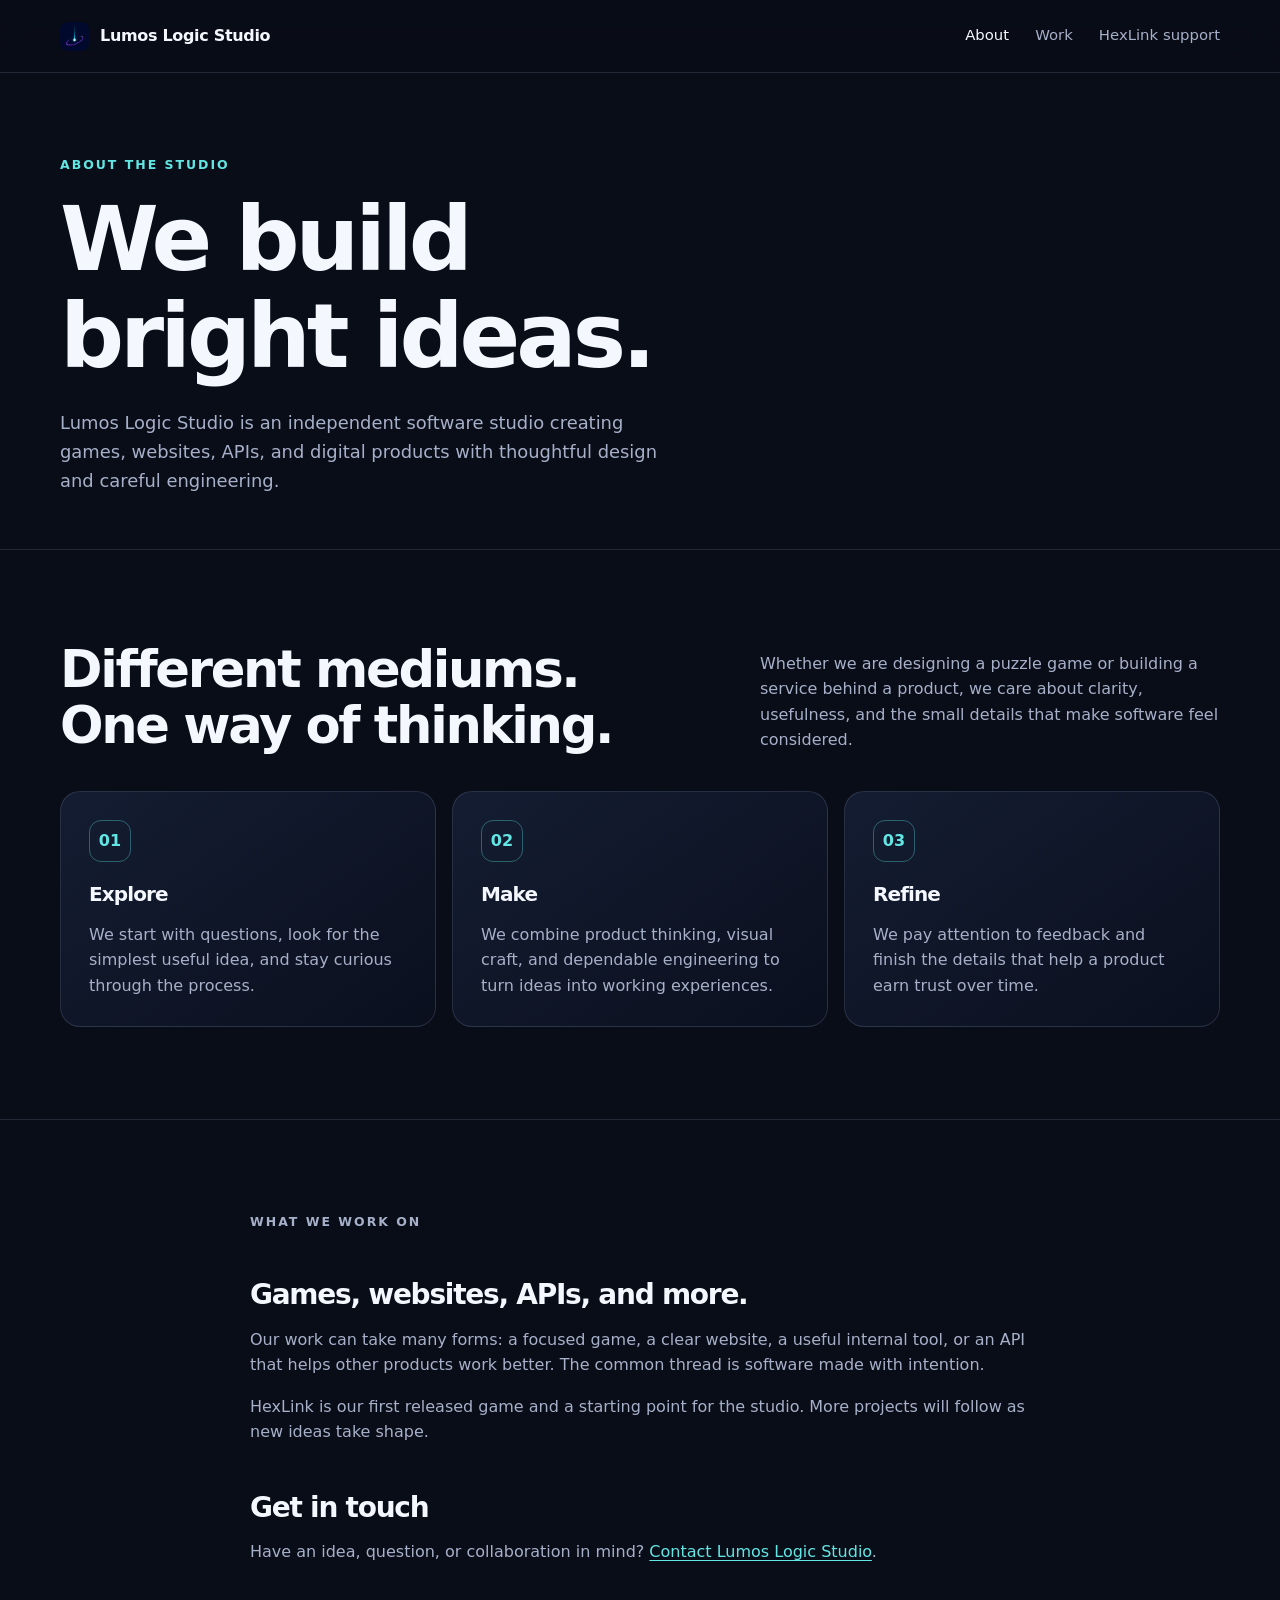
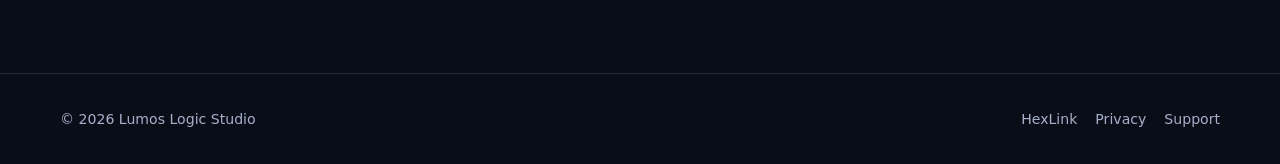
==== about/index.html @ 73399558 "Separate studio about and HexLink support" ====
<!doctype html><html lang="en"><head><meta charset="utf-8"><meta name="viewport" content="width=device-width,initial-scale=1"><meta name="description" content="About Lumos Logic Studio, an independent software studio building games, websites, APIs, and digital products."><title>About Lumos Logic Studio</title><link rel="icon" type="image/png" href="../assets/brand/lumos-icon.png"><link rel="stylesheet" href="../styles.css"></head><body><header class="site-header"><div class="container nav"><a class="brand" href="../"><span class="brand-mark">L</span>Lumos Logic Studio</a><nav class="nav-links"><a href="./" aria-current="page">About</a><a href="../#work">Work</a><a href="../support/">HexLink support</a></nav></div></header><main><section class="page-hero"><div class="container"><p class="eyebrow">About the studio</p><h1>We build bright ideas.</h1><p class="lede">Lumos Logic Studio is an independent software studio creating games, websites, APIs, and digital products with thoughtful design and careful engineering.</p></div></section><section class="section"><div class="container"><div class="section-heading"><h2>Different mediums.<br>One way of thinking.</h2><p>Whether we are designing a puzzle game or building a service behind a product, we care about clarity, usefulness, and the small details that make software feel considered.</p></div><div class="cards"><article class="card"><div class="icon">01</div><h3>Explore</h3><p>We start with questions, look for the simplest useful idea, and stay curious through the process.</p></article><article class="card"><div class="icon">02</div><h3>Make</h3><p>We combine product thinking, visual craft, and dependable engineering to turn ideas into working experiences.</p></article><article class="card"><div class="icon">03</div><h3>Refine</h3><p>We pay attention to feedback and finish the details that help a product earn trust over time.</p></article></div></div></section><section class="section"><div class="container prose"><p class="eyebrow">What we work on</p><h2>Games, websites, APIs, and more.</h2><p>Our work can take many forms: a focused game, a clear website, a useful internal tool, or an API that helps other products work better. The common thread is software made with intention.</p><p>HexLink is our first released game and a starting point for the studio. More projects will follow as new ideas take shape.</p><h2>Get in touch</h2><p>Have an idea, question, or collaboration in mind? <a href="mailto:lumoslogicstudio@gmail.com">Contact Lumos Logic Studio</a>.</p></div></section></main><footer class="site-footer"><div class="container footer-inner"><span>© 2026 Lumos Logic Studio</span><div class="footer-links"><a href="../games/hexlink/">HexLink</a><a href="../privacy/hexlink/">Privacy</a><a href="../support/">Support</a></div></div></footer></body></html>
---- styles.css ----
:root {
  --ink: #f5f7ff;
  --muted: #a7b0c9;
  --bg: #090d18;
  --panel: #101729;
  --line: rgba(170, 185, 230, .16);
  --cyan: #62e6e4;
  --violet: #9b8cff;
  --yellow: #ffd76a;
  --max: 1160px;
}

* { box-sizing: border-box; }
html { scroll-behavior: smooth; }
body {
  margin: 0;
  color: var(--ink);
  background: var(--bg);
  font-family: Inter, ui-sans-serif, system-ui, -apple-system, BlinkMacSystemFont, "Segoe UI", sans-serif;
  line-height: 1.6;
}
a { color: inherit; text-decoration: none; }
a:hover { color: var(--cyan); }
.container { width: min(var(--max), calc(100% - 40px)); margin-inline: auto; }
.site-header { position: sticky; top: 0; z-index: 10; backdrop-filter: blur(18px); background: rgba(9, 13, 24, .78); border-bottom: 1px solid var(--line); }
.nav { min-height: 72px; display: flex; align-items: center; justify-content: space-between; gap: 24px; }
.brand { display: inline-flex; align-items: center; gap: 11px; font-weight: 800; letter-spacing: -.02em; }
.brand-mark { width: 29px; height: 29px; display: grid; place-items: center; color: transparent; background: url("assets/brand/lumos-icon.png") center / cover no-repeat; border-radius: 8px; font-size: 0; }
.nav-links { display: flex; align-items: center; gap: 26px; color: var(--muted); font-size: .93rem; }
.nav-links a[aria-current="page"] { color: var(--ink); }
.button { display: inline-flex; align-items: center; justify-content: center; gap: 9px; border: 1px solid transparent; border-radius: 999px; padding: 11px 18px; font-weight: 750; font-size: .9rem; color: #071119; background: var(--cyan); box-shadow: 0 10px 30px rgba(98, 230, 228, .17); }
.button:hover { color: #071119; transform: translateY(-1px); }
.button.secondary { color: var(--ink); background: transparent; border-color: var(--line); box-shadow: none; }
.button.secondary:hover { color: var(--cyan); border-color: rgba(98,230,228,.55); }
.hero { position: relative; overflow: hidden; padding: 116px 0 104px; }
.hero::before { content: ""; position: absolute; inset: -30% -5% auto; height: 540px; opacity: .45; background: radial-gradient(circle at 25% 25%, rgba(98,230,228,.2), transparent 32%), radial-gradient(circle at 75% 35%, rgba(155,140,255,.17), transparent 35%); pointer-events: none; }
.hero-grid { position: relative; display: grid; grid-template-columns: 1.05fr .95fr; gap: 70px; align-items: center; }
.eyebrow { margin: 0 0 16px; color: var(--cyan); font-size: .78rem; font-weight: 800; letter-spacing: .16em; text-transform: uppercase; }
h1, h2, h3 { line-height: 1.08; letter-spacing: -.045em; margin: 0; }
h1 { max-width: 720px; font-size: clamp(3.2rem, 7vw, 6.4rem); }
h2 { font-size: clamp(2rem, 4vw, 3.4rem); }
h3 { font-size: 1.25rem; }
.lede { max-width: 610px; margin: 25px 0 30px; color: var(--muted); font-size: 1.12rem; }
.actions { display: flex; gap: 12px; flex-wrap: wrap; }
.hex-board { position: relative; min-height: 390px; display: grid; place-items: center; }
.studio-orbit { position: relative; min-height: 390px; display: grid; place-items: center; filter: drop-shadow(0 22px 50px rgba(0,0,0,.35)); }
.orbit { position: absolute; width: 300px; height: 160px; border: 1px solid rgba(98,230,228,.48); border-radius: 50%; transform: rotate(-25deg); }
.orbit-two { width: 225px; height: 300px; border-color: rgba(155,140,255,.4); transform: rotate(34deg); }
.orbit-core { position: relative; width: 116px; height: 116px; display: grid; place-items: center; border: 1px solid rgba(98,230,228,.72); border-radius: 50%; background: radial-gradient(circle, rgba(98,230,228,.92), rgba(25,54,84,.75) 48%, rgba(14,22,40,.5) 70%); box-shadow: 0 0 45px rgba(98,230,228,.25); }
.orbit-core::after { content: ""; position: absolute; width: 180px; height: 180px; border: 1px solid rgba(98,230,228,.16); border-radius: 50%; }
.orbit-core span { width: 34px; height: 34px; border-radius: 50%; background: #efffff; box-shadow: 0 0 30px 10px rgba(98,230,228,.7); }
.orbit-node { position: absolute; width: 15px; height: 15px; border-radius: 50%; box-shadow: 0 0 18px 5px currentColor; }.node-cyan { top: 84px; left: 48px; color: var(--cyan); background: var(--cyan); }.node-violet { top: 78px; right: 53px; color: var(--violet); background: var(--violet); }.node-gold { bottom: 76px; right: 102px; color: var(--yellow); background: var(--yellow); }
.hex-board::before { content: ""; position: absolute; inset: 16% 4%; background-image: linear-gradient(rgba(98,230,228,.1) 1px, transparent 1px), linear-gradient(90deg, rgba(98,230,228,.1) 1px, transparent 1px); background-size: 42px 42px; mask-image: radial-gradient(circle, #000 10%, transparent 70%); transform: perspective(500px) rotateX(52deg) rotateZ(-14deg); }
.board { position: relative; display: grid; grid-template-columns: repeat(3, 74px); gap: 9px; transform: rotate(-15deg); }
.tile { width: 74px; height: 84px; display: grid; place-items: center; clip-path: polygon(25% 3%, 75% 3%, 100% 50%, 75% 97%, 25% 97%, 0 50%); background: #1a2741; box-shadow: inset 0 0 0 1px rgba(255,255,255,.08); }
.tile::after { content: ""; width: 22px; height: 22px; border-radius: 50%; background: var(--dot, transparent); box-shadow: 0 0 22px var(--dot, transparent); }
.tile.cyan { --dot: var(--cyan); } .tile.violet { --dot: var(--violet); } .tile.yellow { --dot: var(--yellow); }
.section { padding: 92px 0; border-top: 1px solid var(--line); }
.section-heading { display: flex; align-items: end; justify-content: space-between; gap: 30px; margin-bottom: 38px; }
.section-heading p { max-width: 460px; margin: 0; color: var(--muted); }
.cards { display: grid; grid-template-columns: repeat(3, 1fr); gap: 16px; }
.card { padding: 28px; border: 1px solid var(--line); border-radius: 20px; background: linear-gradient(145deg, rgba(24,34,59,.75), rgba(12,18,33,.7)); }
.card p { color: var(--muted); margin-bottom: 0; }
.icon { width: 42px; height: 42px; display: grid; place-items: center; margin-bottom: 22px; color: var(--cyan); border: 1px solid rgba(98,230,228,.35); border-radius: 12px; font-weight: 900; }
.feature { display: grid; grid-template-columns: .9fr 1.1fr; gap: 62px; align-items: center; }
.feature-visual { min-height: 380px; padding: 34px; display: grid; place-items: center; border: 1px solid var(--line); border-radius: 24px; background: radial-gradient(circle at 50% 35%, rgba(98,230,228,.15), transparent 45%), #0d1425; }
.gameplay-shot { display: block; width: min(100%, 280px); max-height: 520px; object-fit: contain; border: 6px solid #293653; border-radius: 28px; box-shadow: 0 24px 70px rgba(0,0,0,.35); }
.phone { width: 190px; padding: 11px; border: 5px solid #293653; border-radius: 28px; background: #080c16; transform: rotate(7deg); box-shadow: 0 24px 70px rgba(0,0,0,.35); }
.phone-screen { height: 310px; padding: 18px 11px; border-radius: 16px; background: linear-gradient(150deg, #162946, #0c1c31); }
.phone-screen strong { display: block; font-size: 1.05rem; margin-bottom: 22px; }
.mini-grid { display: grid; grid-template-columns: repeat(3, 1fr); gap: 4px; }
.mini-grid span { height: 42px; clip-path: polygon(25% 3%, 75% 3%, 100% 50%, 75% 97%, 25% 97%, 0 50%); background: #263d61; }
.mini-grid span:nth-child(2), .mini-grid span:nth-child(8) { background: var(--cyan); }.mini-grid span:nth-child(4), .mini-grid span:nth-child(6) { background: var(--violet); }
.stats { display: grid; grid-template-columns: repeat(3, 1fr); gap: 12px; margin: 32px 0; }
.stat { padding: 16px; border-left: 2px solid var(--cyan); background: rgba(255,255,255,.035); }.stat strong { display: block; font-size: 1.45rem; }.stat span { color: var(--muted); font-size: .8rem; }
.cta { padding: 68px 0; }.cta-box { display: flex; align-items: center; justify-content: space-between; gap: 30px; padding: 48px; border-radius: 24px; background: linear-gradient(110deg, #142d3a, #211e43); }
.cta-box p { color: #ccd5ee; margin: 10px 0 0; }
.site-footer { padding: 34px 0; border-top: 1px solid var(--line); color: var(--muted); font-size: .88rem; }.footer-inner { display: flex; justify-content: space-between; gap: 20px; }.footer-links { display: flex; gap: 18px; }
.page-hero { padding: 82px 0 54px; }.page-hero .lede { margin-bottom: 0; }.prose { max-width: 780px; }.prose h2 { font-size: 1.75rem; margin: 48px 0 12px; }.prose h3 { margin: 28px 0 8px; }.prose p, .prose li { color: var(--muted); }.prose ul { padding-left: 20px; }.prose a { color: var(--cyan); text-decoration: underline; text-underline-offset: 3px; }
.pill { display: inline-block; margin-bottom: 18px; padding: 5px 10px; color: var(--cyan); border: 1px solid rgba(98,230,228,.3); border-radius: 99px; font-size: .75rem; font-weight: 800; letter-spacing: .08em; text-transform: uppercase; }
@media (max-width: 760px) { .container { width: min(var(--max), calc(100% - 28px)); }.nav { min-height: 64px; }.nav-links { gap: 13px; font-size: .78rem; }.nav-links .button { padding: 8px 12px; }.hero { padding: 76px 0 70px; }.hero-grid, .feature { grid-template-columns: 1fr; gap: 38px; }.hex-board { min-height: 280px; transform: scale(.78); }.cards { grid-template-columns: 1fr; }.section-heading { display: block; }.section-heading p { margin-top: 16px; }.stats { gap: 7px; }.stat { padding: 12px 9px; }.stat strong { font-size: 1.15rem; }.cta-box, .footer-inner { display: block; }.cta-box .actions { margin-top: 24px; }.footer-links { margin-top: 14px; flex-wrap: wrap; } }
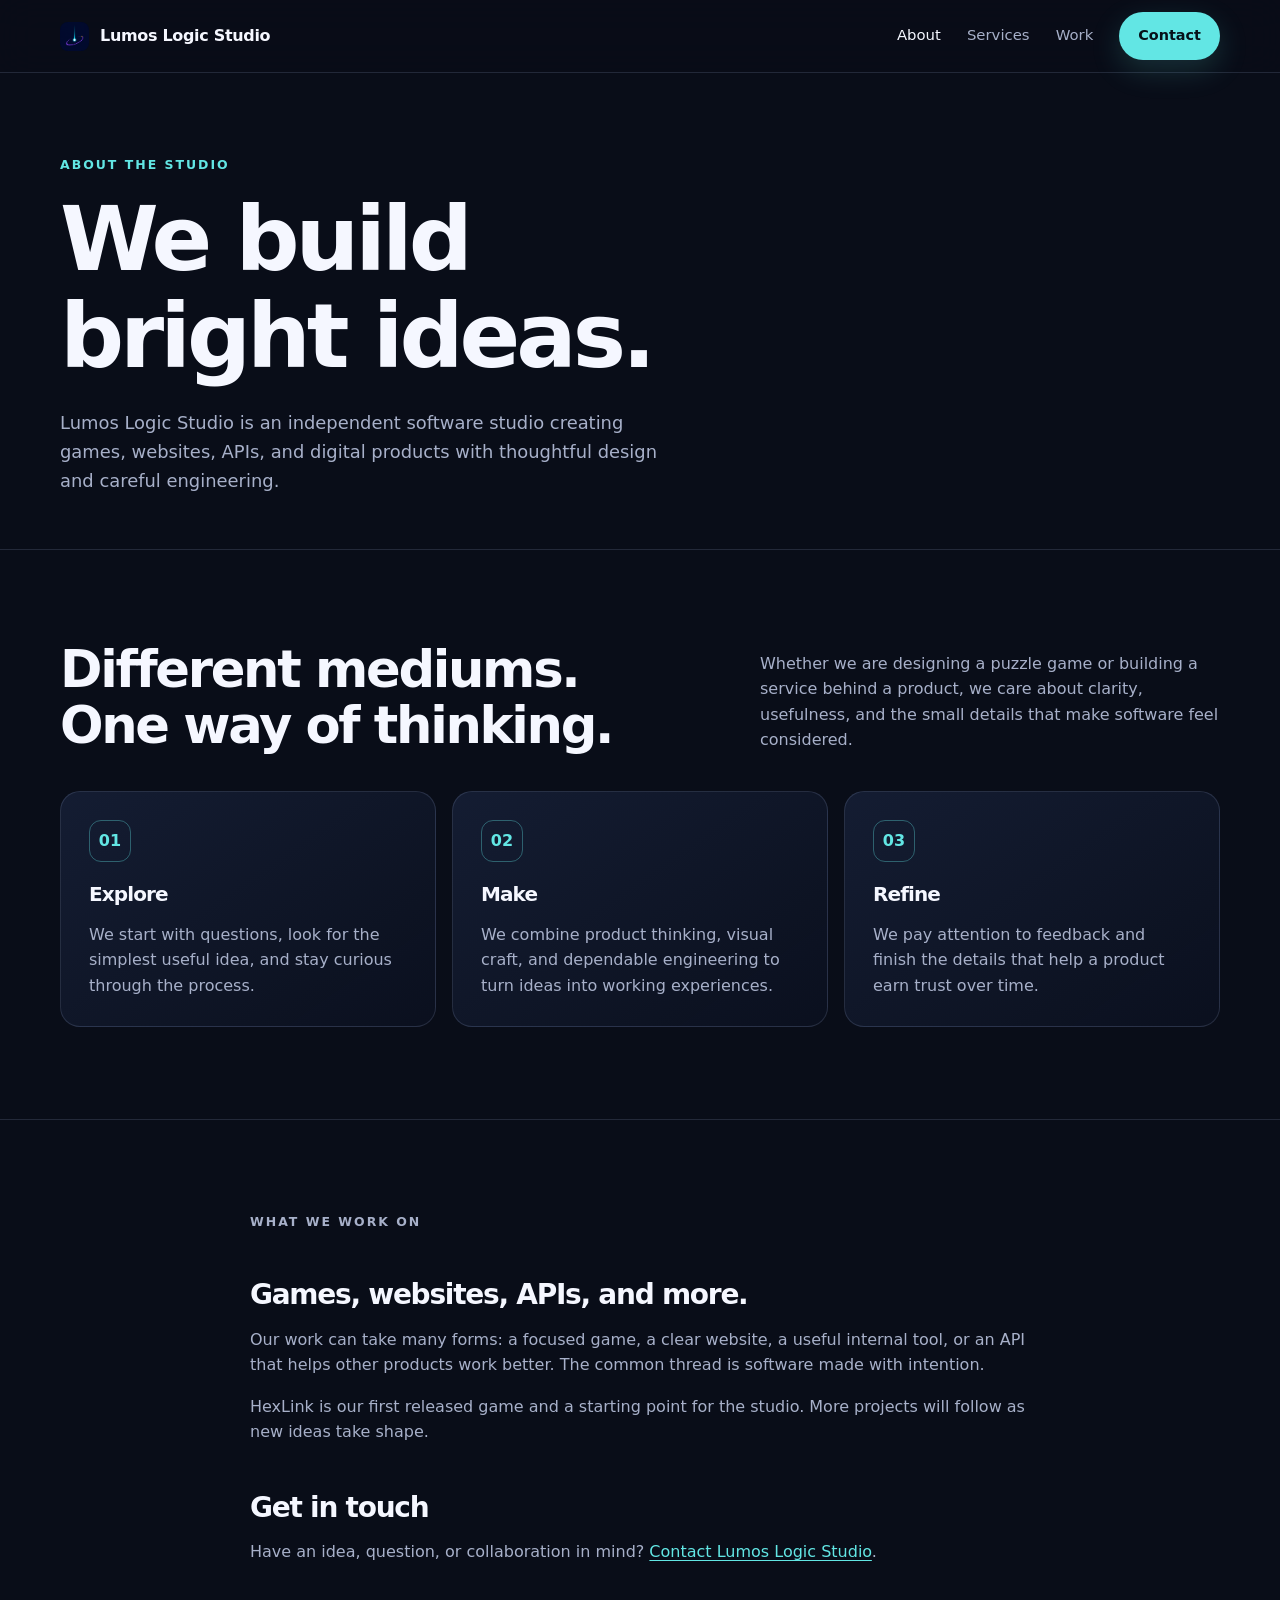
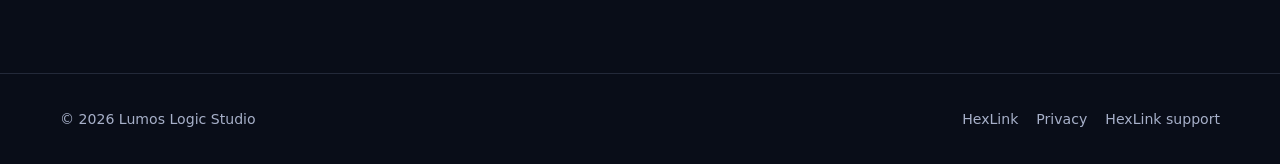
==== commit c24b496d: "Refine studio navigation" ====
--- a/about/index.html
+++ b/about/index.html
@@ -1 +1 @@
-<!doctype html><html lang="en"><head><meta charset="utf-8"><meta name="viewport" content="width=device-width,initial-scale=1"><meta name="description" content="About Lumos Logic Studio, an independent software studio building games, websites, APIs, and digital products."><title>About Lumos Logic Studio</title><link rel="icon" type="image/png" href="../assets/brand/lumos-icon.png"><link rel="stylesheet" href="../styles.css"></head><body><header class="site-header"><div class="container nav"><a class="brand" href="../"><span class="brand-mark">L</span>Lumos Logic Studio</a><nav class="nav-links"><a href="./" aria-current="page">About</a><a href="../#work">Work</a><a href="../support/">HexLink support</a></nav></div></header><main><section class="page-hero"><div class="container"><p class="eyebrow">About the studio</p><h1>We build bright ideas.</h1><p class="lede">Lumos Logic Studio is an independent software studio creating games, websites, APIs, and digital products with thoughtful design and careful engineering.</p></div></section><section class="section"><div class="container"><div class="section-heading"><h2>Different mediums.<br>One way of thinking.</h2><p>Whether we are designing a puzzle game or building a service behind a product, we care about clarity, usefulness, and the small details that make software feel considered.</p></div><div class="cards"><article class="card"><div class="icon">01</div><h3>Explore</h3><p>We start with questions, look for the simplest useful idea, and stay curious through the process.</p></article><article class="card"><div class="icon">02</div><h3>Make</h3><p>We combine product thinking, visual craft, and dependable engineering to turn ideas into working experiences.</p></article><article class="card"><div class="icon">03</div><h3>Refine</h3><p>We pay attention to feedback and finish the details that help a product earn trust over time.</p></article></div></div></section><section class="section"><div class="container prose"><p class="eyebrow">What we work on</p><h2>Games, websites, APIs, and more.</h2><p>Our work can take many forms: a focused game, a clear website, a useful internal tool, or an API that helps other products work better. The common thread is software made with intention.</p><p>HexLink is our first released game and a starting point for the studio. More projects will follow as new ideas take shape.</p><h2>Get in touch</h2><p>Have an idea, question, or collaboration in mind? <a href="mailto:lumoslogicstudio@gmail.com">Contact Lumos Logic Studio</a>.</p></div></section></main><footer class="site-footer"><div class="container footer-inner"><span>© 2026 Lumos Logic Studio</span><div class="footer-links"><a href="../games/hexlink/">HexLink</a><a href="../privacy/hexlink/">Privacy</a><a href="../support/">Support</a></div></div></footer></body></html>
+<!doctype html><html lang="en"><head><meta charset="utf-8"><meta name="viewport" content="width=device-width,initial-scale=1"><meta name="description" content="About Lumos Logic Studio, an independent software studio building games, websites, APIs, and digital products."><title>About Lumos Logic Studio</title><link rel="icon" type="image/png" href="../assets/brand/lumos-icon.png"><link rel="stylesheet" href="../styles.css"></head><body><header class="site-header"><div class="container nav"><a class="brand" href="../"><span class="brand-mark">L</span>Lumos Logic Studio</a><nav class="nav-links"><a href="./" aria-current="page">About</a><a href="../#services">Services</a><a href="../#work">Work</a><a class="button" href="mailto:lumoslogicstudio@gmail.com">Contact</a></nav></div></header><main><section class="page-hero"><div class="container"><p class="eyebrow">About the studio</p><h1>We build bright ideas.</h1><p class="lede">Lumos Logic Studio is an independent software studio creating games, websites, APIs, and digital products with thoughtful design and careful engineering.</p></div></section><section class="section"><div class="container"><div class="section-heading"><h2>Different mediums.<br>One way of thinking.</h2><p>Whether we are designing a puzzle game or building a service behind a product, we care about clarity, usefulness, and the small details that make software feel considered.</p></div><div class="cards"><article class="card"><div class="icon">01</div><h3>Explore</h3><p>We start with questions, look for the simplest useful idea, and stay curious through the process.</p></article><article class="card"><div class="icon">02</div><h3>Make</h3><p>We combine product thinking, visual craft, and dependable engineering to turn ideas into working experiences.</p></article><article class="card"><div class="icon">03</div><h3>Refine</h3><p>We pay attention to feedback and finish the details that help a product earn trust over time.</p></article></div></div></section><section class="section"><div class="container prose"><p class="eyebrow">What we work on</p><h2>Games, websites, APIs, and more.</h2><p>Our work can take many forms: a focused game, a clear website, a useful internal tool, or an API that helps other products work better. The common thread is software made with intention.</p><p>HexLink is our first released game and a starting point for the studio. More projects will follow as new ideas take shape.</p><h2>Get in touch</h2><p>Have an idea, question, or collaboration in mind? <a href="mailto:lumoslogicstudio@gmail.com">Contact Lumos Logic Studio</a>.</p></div></section></main><footer class="site-footer"><div class="container footer-inner"><span>© 2026 Lumos Logic Studio</span><div class="footer-links"><a href="../games/hexlink/">HexLink</a><a href="../privacy/hexlink/">Privacy</a><a href="../support/">HexLink support</a></div></div></footer></body></html>
